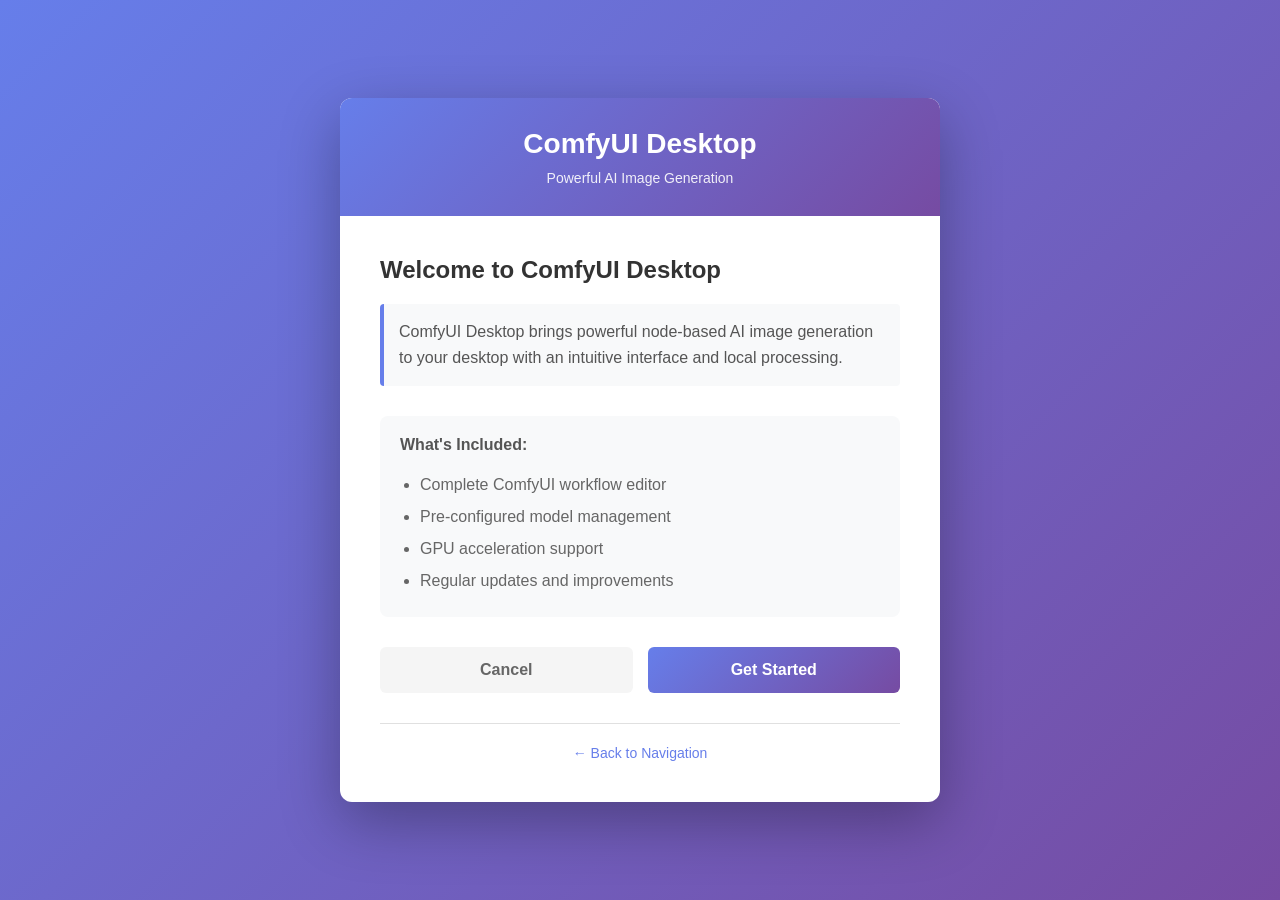
==== screens/01-welcome.html @ bb0c8eb5 "current stage of onboarding" ====
<!DOCTYPE html>
<html lang="en">
<head>
    <meta charset="UTF-8">
    <meta name="viewport" content="width=device-width, initial-scale=1.0">
    <title>ComfyUI Desktop - Welcome</title>
    <link rel="stylesheet" href="../styles/common.css">
</head>
<body>
    <div class="installer-window">
        <div class="installer-header">
            <h1>ComfyUI Desktop</h1>
            <p>Powerful AI Image Generation</p>
        </div>

        <div class="installer-content">
            <h2 style="margin-bottom: 20px; color: #333;">Welcome to ComfyUI Desktop</h2>

            <div class="info-box">
                <p>ComfyUI Desktop brings powerful node-based AI image generation to your desktop with an intuitive interface and local processing.</p>
            </div>

            <div style="margin: 30px 0; padding: 20px; background: #f8f9fa; border-radius: 8px;">
                <h3 style="margin-bottom: 15px; color: #555; font-size: 16px;">What's Included:</h3>
                <ul style="margin-left: 20px; color: #666; line-height: 2;">
                    <li>Complete ComfyUI workflow editor</li>
                    <li>Pre-configured model management</li>
                    <li>GPU acceleration support</li>
                    <li>Regular updates and improvements</li>
                </ul>
            </div>

            <div class="button-group">
                <button class="btn btn-secondary" onclick="window.location.href='../index.html'">Cancel</button>
                <button class="btn btn-primary" onclick="window.location.href='02a-migration-detect.html'">Get Started</button>
            </div>

            <div class="nav-footer">
                <a href="../index.html">← Back to Navigation</a>
            </div>
        </div>
    </div>
</body>
</html>
---- styles/common.css ----
* {
    margin: 0;
    padding: 0;
    box-sizing: border-box;
}

body {
    font-family: -apple-system, BlinkMacSystemFont, 'Segoe UI', Roboto, Oxygen, Ubuntu, Cantarell, sans-serif;
    background: linear-gradient(135deg, #667eea 0%, #764ba2 100%);
    min-height: 100vh;
    display: flex;
    align-items: center;
    justify-content: center;
    padding: 20px;
}

.installer-window {
    width: 600px;
    background: white;
    border-radius: 12px;
    box-shadow: 0 20px 60px rgba(0, 0, 0, 0.3);
    overflow: hidden;
}

.installer-header {
    padding: 30px;
    text-align: center;
    background: linear-gradient(135deg, #667eea 0%, #764ba2 100%);
    color: white;
}

.installer-header h1 {
    font-size: 28px;
    margin-bottom: 10px;
}

.installer-header p {
    font-size: 14px;
    opacity: 0.9;
}

.installer-content {
    padding: 40px;
}

.form-group {
    margin-bottom: 25px;
}

.form-group label {
    display: block;
    margin-bottom: 8px;
    font-weight: 600;
    color: #333;
}

.form-group input[type="text"] {
    width: 100%;
    padding: 12px;
    border: 2px solid #e0e0e0;
    border-radius: 6px;
    font-size: 14px;
    transition: border-color 0.2s;
}

.form-group input[type="text"]:focus {
    outline: none;
    border-color: #667eea;
}

.button-group {
    display: flex;
    gap: 15px;
    margin-top: 30px;
}

.btn {
    flex: 1;
    padding: 14px 24px;
    border: none;
    border-radius: 6px;
    font-size: 16px;
    font-weight: 600;
    cursor: pointer;
    transition: all 0.2s;
}

.btn-primary {
    background: linear-gradient(135deg, #667eea 0%, #764ba2 100%);
    color: white;
}

.btn-primary:hover {
    transform: translateY(-2px);
    box-shadow: 0 5px 15px rgba(102, 126, 234, 0.4);
}

.btn-secondary {
    background: #f5f5f5;
    color: #666;
}

.btn-secondary:hover {
    background: #e0e0e0;
}

.browse-btn {
    padding: 12px 20px;
    background: #f5f5f5;
    border: 2px solid #e0e0e0;
    border-radius: 6px;
    cursor: pointer;
    transition: all 0.2s;
    font-size: 14px;
}

.browse-btn:hover {
    background: #e0e0e0;
}

.input-group {
    display: flex;
    gap: 10px;
}

.input-group input {
    flex: 1;
}

.progress-container {
    margin: 30px 0;
}

.progress-bar {
    width: 100%;
    height: 8px;
    background: #f0f0f0;
    border-radius: 10px;
    overflow: hidden;
}

.progress-fill {
    height: 100%;
    background: linear-gradient(90deg, #667eea 0%, #764ba2 100%);
    border-radius: 10px;
    transition: width 0.3s ease;
}

.progress-text {
    margin-top: 15px;
    text-align: center;
    color: #666;
    font-size: 14px;
}

.info-box {
    background: #f8f9fa;
    border-left: 4px solid #667eea;
    padding: 15px;
    border-radius: 4px;
    margin: 20px 0;
}

.info-box p {
    color: #555;
    line-height: 1.6;
}

.checkbox-group {
    display: flex;
    align-items: center;
    gap: 10px;
    padding: 15px;
    background: #f8f9fa;
    border-radius: 6px;
    cursor: pointer;
    transition: background 0.2s;
}

.checkbox-group:hover {
    background: #e9ecef;
}

.checkbox-group input[type="checkbox"] {
    width: 20px;
    height: 20px;
    cursor: pointer;
}

.checkbox-group label {
    flex: 1;
    margin: 0;
    cursor: pointer;
    font-weight: normal;
}

.nav-footer {
    text-align: center;
    margin-top: 30px;
    padding-top: 20px;
    border-top: 1px solid #e0e0e0;
}

.nav-footer a {
    color: #667eea;
    text-decoration: none;
    font-size: 14px;
}

.nav-footer a:hover {
    text-decoration: underline;
}
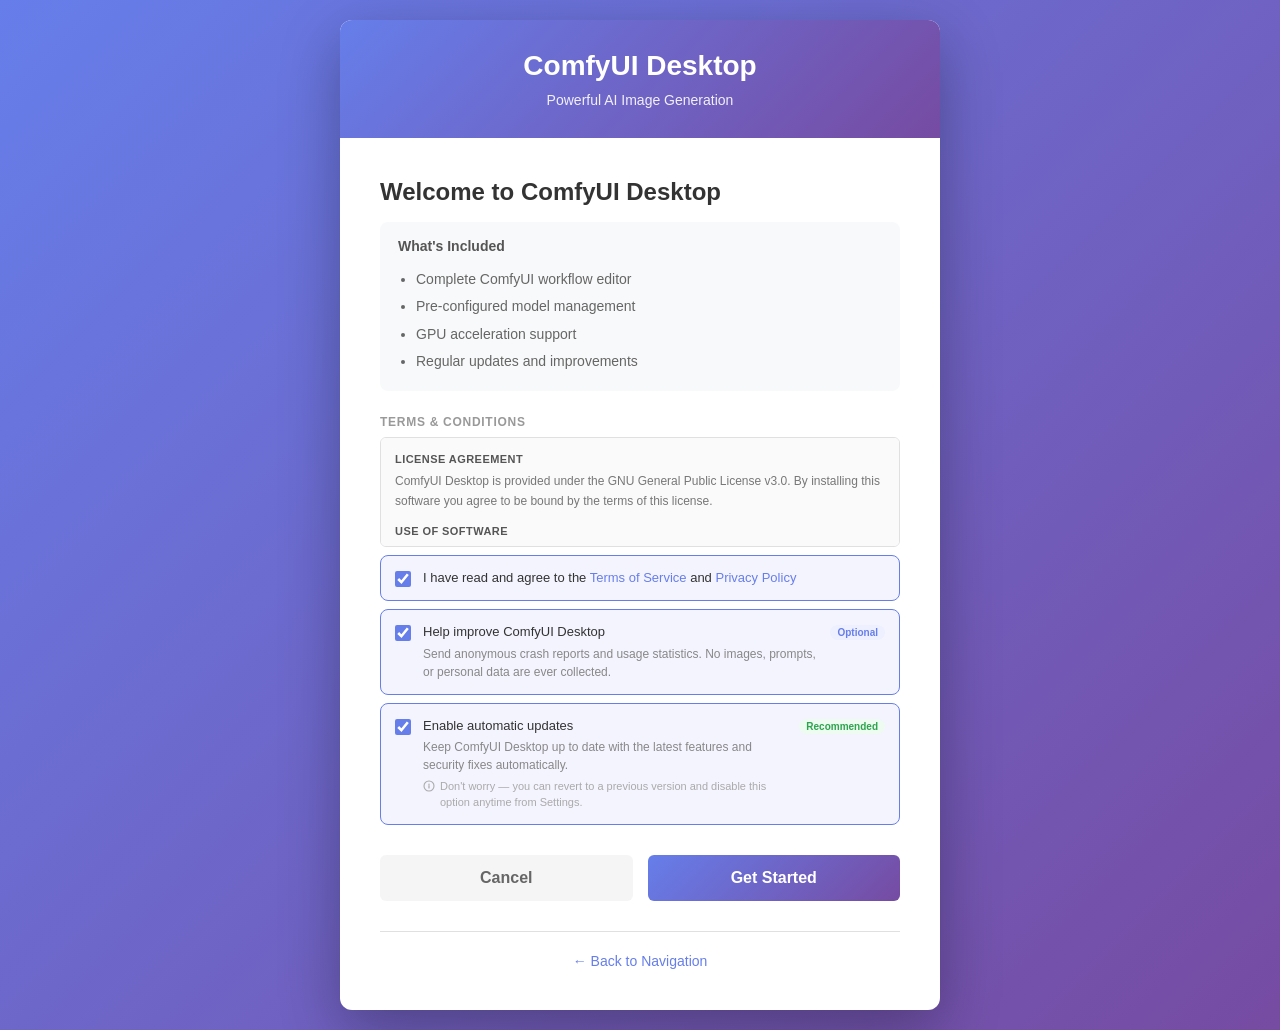
==== commit ff91bf7c: "Add settings panel, instance manager, consent screen, and UI polish - Settings modal (860×640px) wit" ====
--- a/screens/01-welcome.html
+++ b/screens/01-welcome.html
@@ -5,6 +5,100 @@
     <meta name="viewport" content="width=device-width, initial-scale=1.0">
     <title>ComfyUI Desktop - Welcome</title>
     <link rel="stylesheet" href="../styles/common.css">
+    <style>
+        .consent-section {
+            margin-top: 24px;
+        }
+        .consent-label {
+            font-size: 12px;
+            font-weight: 600;
+            color: #999;
+            text-transform: uppercase;
+            letter-spacing: 0.06em;
+            margin-bottom: 8px;
+        }
+        .terms-box {
+            height: 110px;
+            overflow-y: auto;
+            border: 1px solid #e0e0e0;
+            border-radius: 6px;
+            padding: 12px 14px;
+            font-size: 12px;
+            color: #777;
+            line-height: 1.65;
+            background: #fafafa;
+            scrollbar-width: thin;
+            scrollbar-color: #ccc transparent;
+        }
+        .terms-box::-webkit-scrollbar { width: 4px; }
+        .terms-box::-webkit-scrollbar-thumb { background: #ccc; border-radius: 2px; }
+        .terms-box h4 { font-size: 11px; font-weight: 700; color: #555; margin: 10px 0 4px; text-transform: uppercase; letter-spacing: 0.04em; }
+        .terms-box h4:first-child { margin-top: 0; }
+        .terms-box p { margin-bottom: 6px; }
+
+        .consent-row {
+            display: flex;
+            align-items: flex-start;
+            gap: 12px;
+            padding: 13px 14px;
+            border-radius: 8px;
+            border: 1px solid #e8e8e8;
+            background: #fafafa;
+            margin-top: 8px;
+            cursor: pointer;
+            transition: border-color 0.2s, background 0.2s;
+        }
+        .consent-row:hover { border-color: #c8c8f0; background: #f4f4ff; }
+        .consent-row.checked { border-color: #667eea; background: #f4f4ff; }
+
+        .consent-row input[type="checkbox"] {
+            width: 16px; height: 16px;
+            margin-top: 2px;
+            cursor: pointer;
+            accent-color: #667eea;
+            flex-shrink: 0;
+        }
+        .consent-row-text { flex: 1; }
+        .consent-row-title {
+            font-size: 13px;
+            font-weight: 500;
+            color: #333;
+            line-height: 1.4;
+        }
+        .consent-row-desc {
+            font-size: 12px;
+            color: #888;
+            margin-top: 3px;
+            line-height: 1.5;
+        }
+        .consent-row-note {
+            font-size: 11px;
+            color: #aaa;
+            margin-top: 5px;
+            line-height: 1.45;
+            display: flex;
+            align-items: flex-start;
+            gap: 5px;
+        }
+        .consent-row-note svg { flex-shrink: 0; margin-top: 1px; }
+        .consent-row-title a {
+            color: #667eea;
+            text-decoration: none;
+        }
+        .consent-row-title a:hover { text-decoration: underline; }
+
+        .consent-badge {
+            font-size: 10px;
+            padding: 2px 7px;
+            border-radius: 10px;
+            font-weight: 600;
+            flex-shrink: 0;
+            align-self: flex-start;
+            margin-top: 2px;
+        }
+        .badge-optional { background: #eef0ff; color: #667eea; }
+        .badge-recommended { background: #edfbf0; color: #2da44e; }
+    </style>
 </head>
 <body>
     <div class="installer-window">
@@ -14,15 +108,11 @@
         </div>
 
         <div class="installer-content">
-            <h2 style="margin-bottom: 20px; color: #333;">Welcome to ComfyUI Desktop</h2>
-
-            <div class="info-box">
-                <p>ComfyUI Desktop brings powerful node-based AI image generation to your desktop with an intuitive interface and local processing.</p>
-            </div>
-
-            <div style="margin: 30px 0; padding: 20px; background: #f8f9fa; border-radius: 8px;">
-                <h3 style="margin-bottom: 15px; color: #555; font-size: 16px;">What's Included:</h3>
-                <ul style="margin-left: 20px; color: #666; line-height: 2;">
+            <h2 style="margin-bottom: 16px; color: #333;">Welcome to ComfyUI Desktop</h2>
+
+            <div style="padding: 16px 18px; background: #f8f9fa; border-radius: 8px; margin-bottom: 0;">
+                <h3 style="margin-bottom: 12px; color: #555; font-size: 14px; font-weight: 600;">What's Included</h3>
+                <ul style="margin-left: 18px; color: #666; line-height: 1.95; font-size: 14px;">
                     <li>Complete ComfyUI workflow editor</li>
                     <li>Pre-configured model management</li>
                     <li>GPU acceleration support</li>
@@ -30,9 +120,70 @@
                 </ul>
             </div>
 
+            <!-- Consent section -->
+            <div class="consent-section">
+
+                <!-- Terms & Conditions -->
+                <div class="consent-label">Terms &amp; Conditions</div>
+                <div class="terms-box">
+                    <h4>License Agreement</h4>
+                    <p>ComfyUI Desktop is provided under the GNU General Public License v3.0. By installing this software you agree to be bound by the terms of this license.</p>
+
+                    <h4>Use of Software</h4>
+                    <p>ComfyUI Desktop is intended for lawful purposes only. You may not use this software to generate content that violates applicable laws, infringes third-party intellectual property rights, or violates our community guidelines.</p>
+
+                    <h4>Privacy Policy</h4>
+                    <p>We collect limited diagnostic and usage data to improve the product. No images, prompts, or workflow data are transmitted without your explicit consent. You may opt out of telemetry at any time from Settings.</p>
+
+                    <h4>Disclaimer</h4>
+                    <p>This software is provided "as is" without warranty of any kind. Comfy Org is not liable for any damages arising from the use of this software or AI-generated content produced with it.</p>
+
+                    <h4>Updates</h4>
+                    <p>ComfyUI Desktop may automatically download and install updates. You can disable automatic updates in Settings at any time.</p>
+                </div>
+
+                <!-- T&C checkbox — required, default checked -->
+                <label class="consent-row checked" id="terms-row" onclick="toggleRow('terms-cb', 'terms-row', updateGetStarted)">
+                    <input type="checkbox" id="terms-cb" checked onclick="event.stopPropagation()" onchange="syncRow('terms-cb','terms-row'); updateGetStarted()">
+                    <div class="consent-row-text">
+                        <div class="consent-row-title">
+                            I have read and agree to the
+                            <a href="#" onclick="event.stopPropagation()">Terms of Service</a>
+                            and
+                            <a href="#" onclick="event.stopPropagation()">Privacy Policy</a>
+                        </div>
+                    </div>
+                </label>
+
+                <!-- Telemetry — optional, default checked -->
+                <label class="consent-row checked" id="telemetry-row" onclick="toggleRow('telemetry-cb', 'telemetry-row', null)">
+                    <input type="checkbox" id="telemetry-cb" checked onclick="event.stopPropagation()" onchange="syncRow('telemetry-cb','telemetry-row')">
+                    <div class="consent-row-text">
+                        <div class="consent-row-title">Help improve ComfyUI Desktop</div>
+                        <div class="consent-row-desc">Send anonymous crash reports and usage statistics. No images, prompts, or personal data are ever collected.</div>
+                    </div>
+                    <span class="consent-badge badge-optional">Optional</span>
+                </label>
+
+                <!-- Auto Updates — optional, default checked -->
+                <label class="consent-row checked" id="autoupdate-row" onclick="toggleRow('autoupdate-cb', 'autoupdate-row', null)">
+                    <input type="checkbox" id="autoupdate-cb" checked onclick="event.stopPropagation()" onchange="syncRow('autoupdate-cb','autoupdate-row')">
+                    <div class="consent-row-text">
+                        <div class="consent-row-title">Enable automatic updates</div>
+                        <div class="consent-row-desc">Keep ComfyUI Desktop up to date with the latest features and security fixes automatically.</div>
+                        <div class="consent-row-note">
+                            <svg width="12" height="12" viewBox="0 0 12 12" fill="none"><circle cx="6" cy="6" r="5" stroke="#aaa" stroke-width="1.1"/><path d="M6 5.5V8M6 4V4.5" stroke="#aaa" stroke-width="1.2" stroke-linecap="round"/></svg>
+                            Don't worry — you can revert to a previous version and disable this option anytime from Settings.
+                        </div>
+                    </div>
+                    <span class="consent-badge badge-recommended">Recommended</span>
+                </label>
+
+            </div>
+
             <div class="button-group">
                 <button class="btn btn-secondary" onclick="window.location.href='../index.html'">Cancel</button>
-                <button class="btn btn-primary" onclick="window.location.href='02a-migration-detect.html'">Get Started</button>
+                <button class="btn btn-primary" id="get-started-btn" onclick="window.location.href='02a-migration-detect.html'">Get Started</button>
             </div>
 
             <div class="nav-footer">
@@ -40,5 +191,25 @@
             </div>
         </div>
     </div>
+
+    <script>
+        function syncRow(cbId, rowId) {
+            const cb = document.getElementById(cbId);
+            const row = document.getElementById(rowId);
+            row.classList.toggle('checked', cb.checked);
+        }
+
+        function toggleRow(cbId, rowId, callback) {
+            const cb = document.getElementById(cbId);
+            cb.checked = !cb.checked;
+            syncRow(cbId, rowId);
+            if (callback) callback();
+        }
+
+        function updateGetStarted() {
+            document.getElementById('get-started-btn').disabled =
+                !document.getElementById('terms-cb').checked;
+        }
+    </script>
 </body>
 </html>
